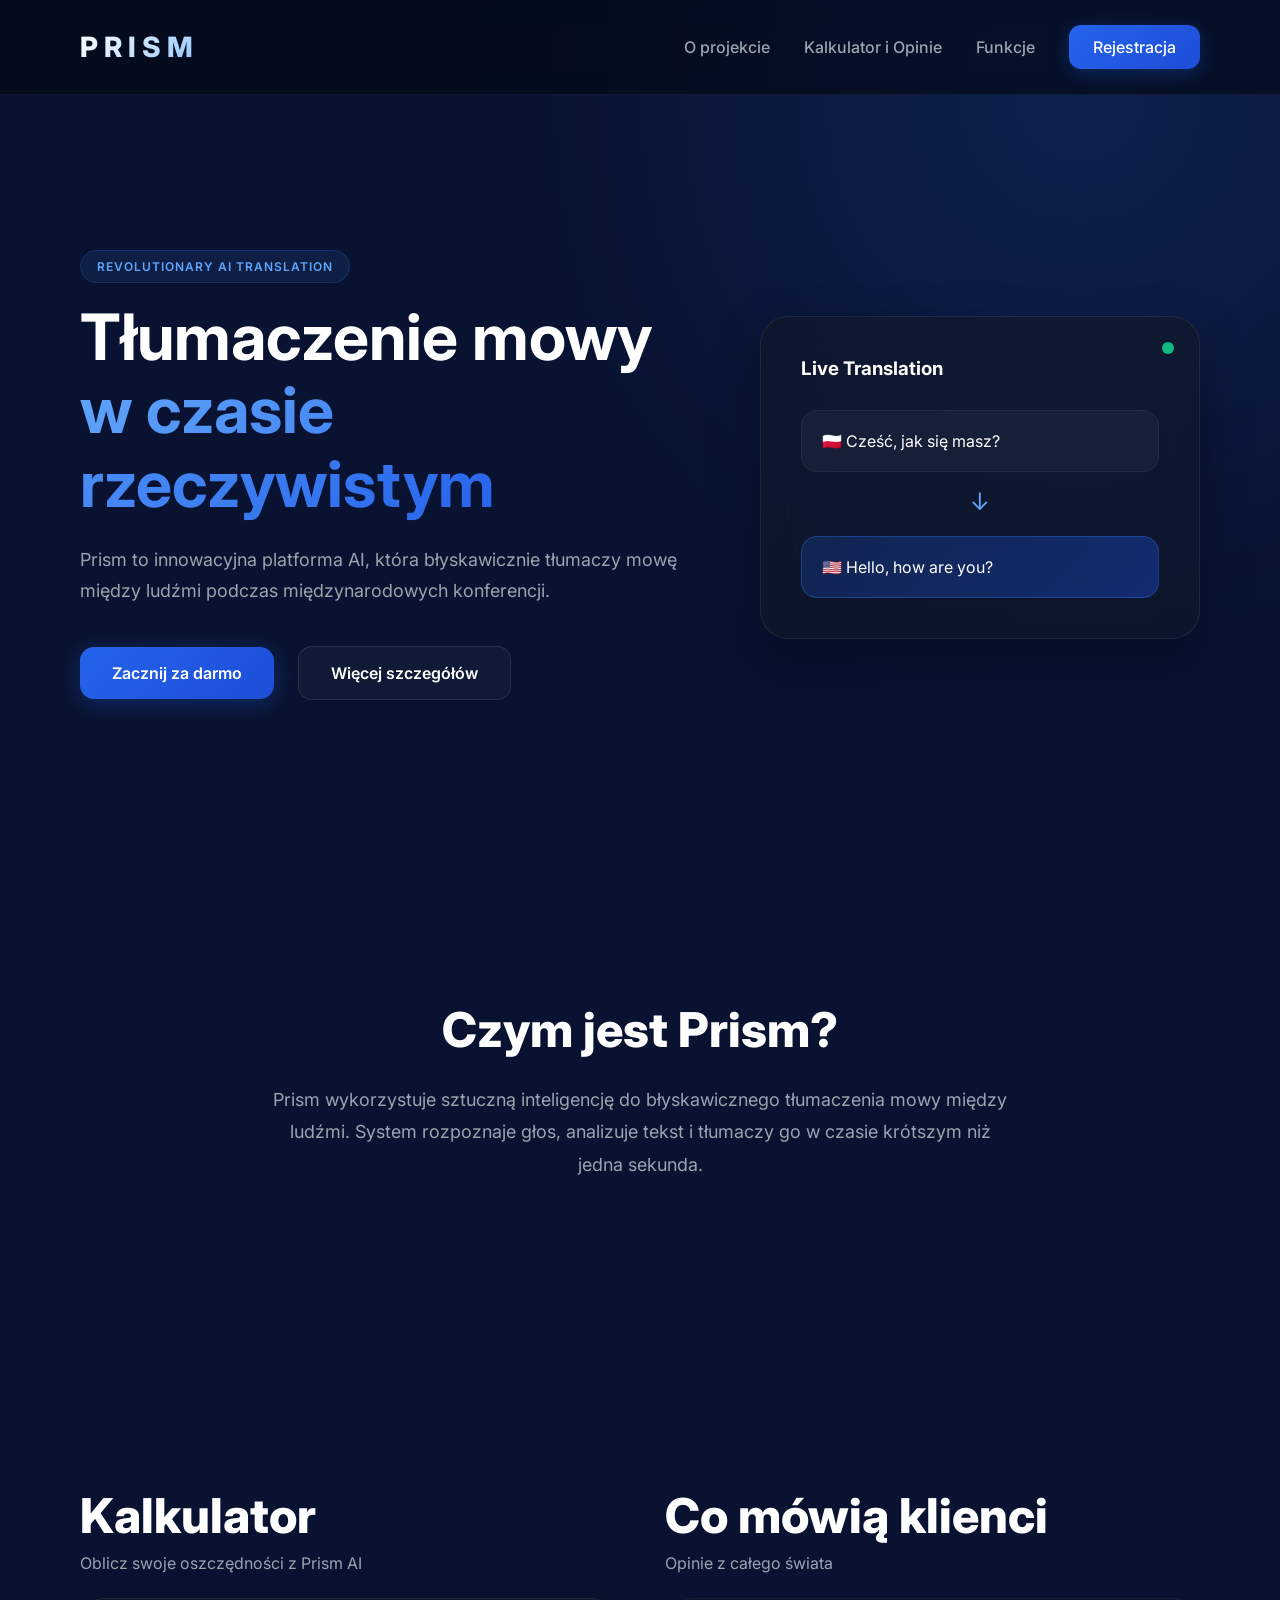
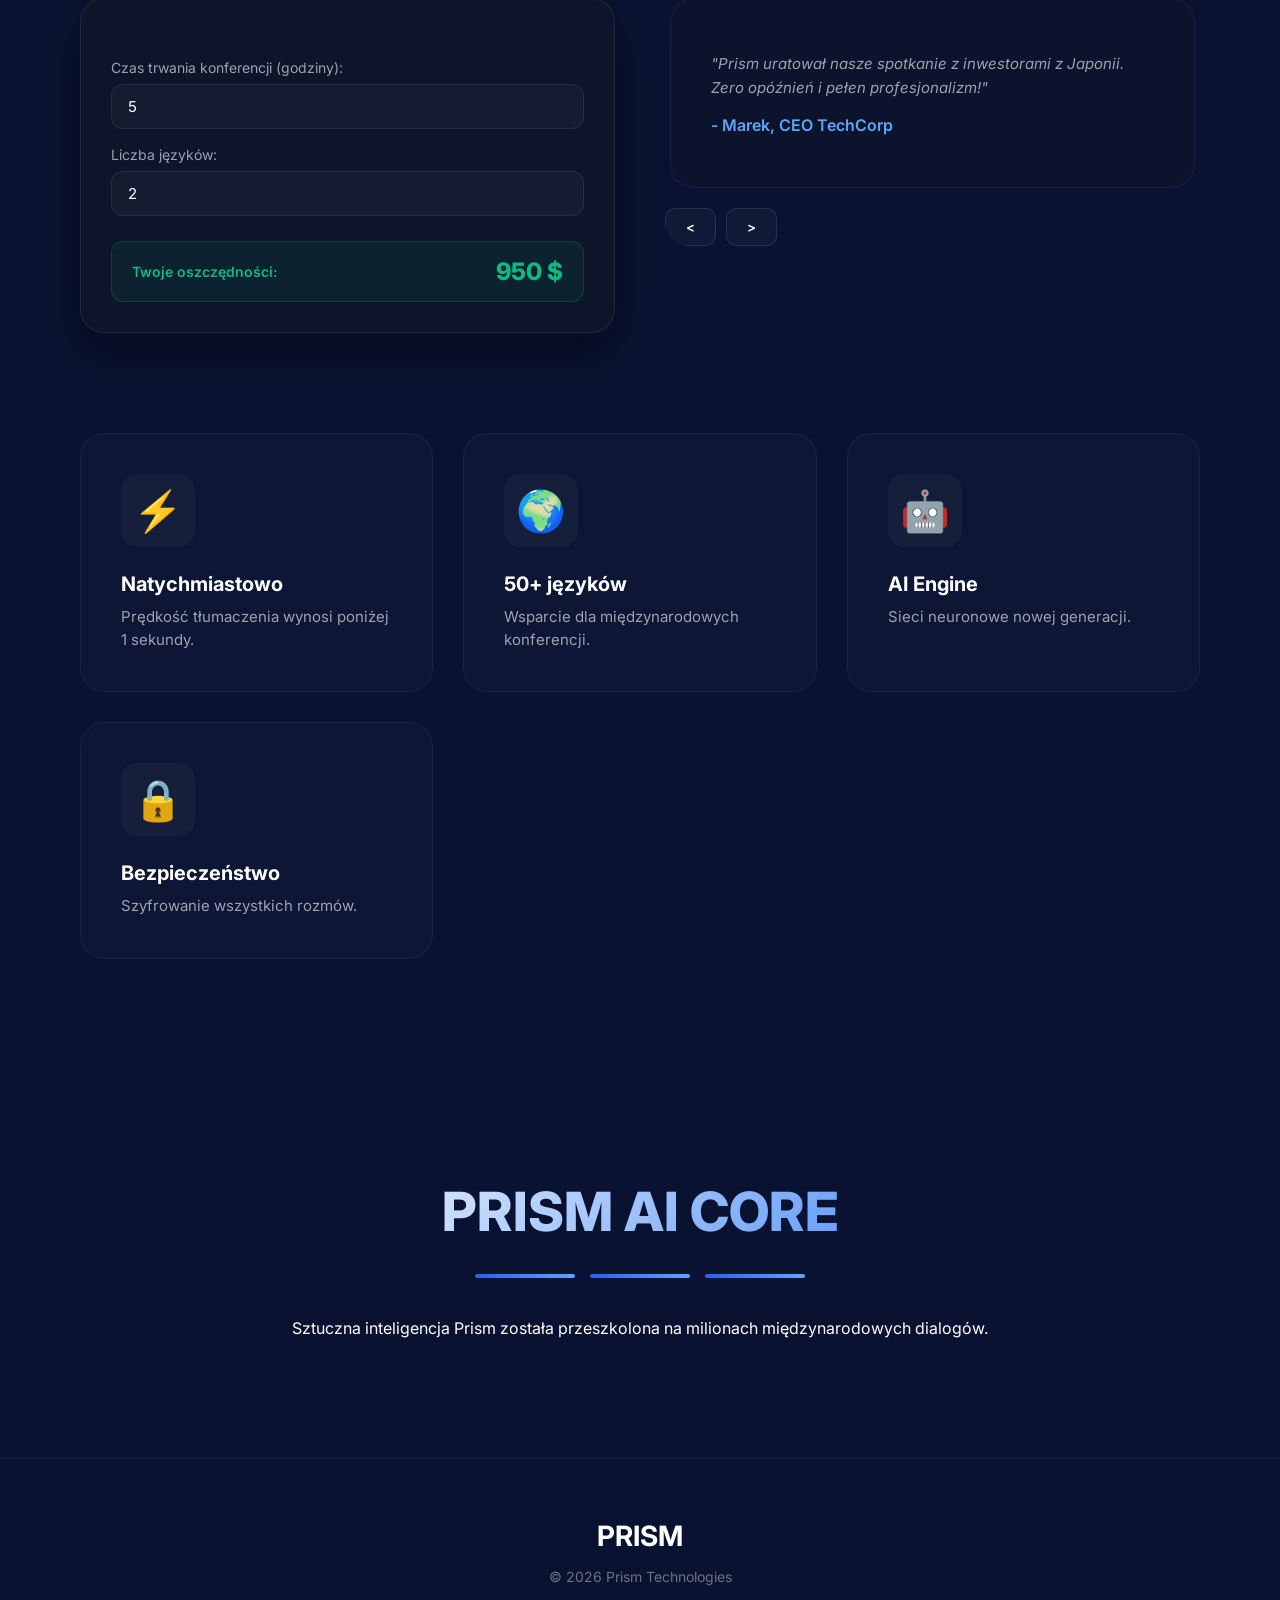
==== index.html @ 6fd9fb8e "Add files via upload" ====
<!DOCTYPE html>
<html lang="pl">
<head>
  <meta charset="UTF-8">
  <meta name="viewport" content="width=device-width, initial-scale=1.0">
  <title>Prism AI Translation</title>
  <link rel="stylesheet" href="style.css">
  <link href="https://fonts.googleapis.com/css2?family=Inter:wght@300;400;600;700&display=swap" rel="stylesheet">
</head>
<body>

<div class="cursor-grid-glow"></div>
<div class="background-glow"></div>

<header>
  <div class="logo"><a href="index.html" style="color: inherit; text-decoration: none;">PRISM</a></div>
  <nav>
    <a href="#about">O projekcie</a>
    <a href="#tools">Kalkulator i Opinie</a>
    <a href="#features">Funkcje</a>
    <a href="register.html" class="nav-btn">Rejestracja</a>
  </nav>
</header>

<section class="hero">
  <div class="hero-left">
    <span class="tag">REVOLUTIONARY AI TRANSLATION</span>
    <h1>Tłumaczenie mowy <span>w czasie rzeczywistym</span></h1>
    <p>Prism to innowacyjna platforma AI, która błyskawicznie tłumaczy mowę między ludźmi podczas międzynarodowych konferencji.</p>
    <div class="hero-buttons">
      <a href="register.html" class="main-btn">Zacznij za darmo</a>
      <a href="#features" class="secondary-btn">Więcej szczegółów</a>
    </div>
  </div>

  <div class="hero-right">
    <div class="glass-card big-card">
      <div class="pulse"></div>
      <h3>Live Translation</h3>
      <div class="translation-box">
        <div class="lang">🇵🇱 Cześć, jak się masz?</div>
        <div class="arrow">↓</div>
        <div class="lang translated">🇺🇸 Hello, how are you?</div>
      </div>
    </div>
  </div>
</section>

<section id="about" class="section">
  <h2>Czym jest Prism?</h2>
  <p class="section-text">Prism wykorzystuje sztuczną inteligencję do błyskawicznego tłumaczenia mowy między ludźmi. System rozpoznaje głos, analizuje tekst i tłumaczy go w czasie krótszym niż jedna sekunda.</p>
</section>

<section id="tools" class="section compact-tools-section">
  <div class="interactive-container">
    
    <div class="calc-side">
      <h2>Kalkulator</h2>
      <p class="tool-subtitle">Oblicz swoje oszczędności z Prism AI</p>
      
      <div class="register-card mini-calc">
        <div class="form-group">
          <label>Czas trwania konferencji (godziny):</label>
          <input type="number" id="calc-hours" value="5" oninput="obliczOszczednosci()">
          
          <label>Liczba języków:</label>
          <input type="number" id="calc-langs" value="2" oninput="obliczOszczednosci()">
          
          <div class="calc-badge-result">
            <h4>Twoje oszczędności:</h4>
            <div id="calc-result">0 $</div>
          </div>
        </div>
      </div>
    </div>

    <div class="reviews-side">
      <h2>Co mówią klienci</h2>
      <p class="tool-subtitle">Opinie z całego świata</p>
      
      <div class="slider-container">
        <div class="slider-track" id="slider-track">
          <div class="slide">
            <div class="feature-card review-card">
              <p>"Prism uratował nasze spotkanie z inwestorami z Japonii. Zero opóźnień i pełen profesjonalizm!"</p>
              <h4>- Marek, CEO TechCorp</h4>
            </div>
          </div>
          <div class="slide">
            <div class="feature-card review-card">
              <p>"Najlepszy system tłumaczeń AI na rynku. Wyjątkowo prosty w obsłudze i niesamowicie skuteczny."</p>
              <h4>- Anna, Event Manager</h4>
            </div>
          </div>
        </div>
        
        <div class="slider-buttons">
          <button onclick="poprzedniSlajd()" class="secondary-btn btn-arrow"><</button>
          <button onclick="nastepnySlajd()" class="secondary-btn btn-arrow">></button>
        </div>
      </div>
    </div>

  </div>
</section>

<section id="features" class="features">
  <div class="feature-card">
    <div class="icon">⚡</div>
    <h3>Natychmiastowo</h3>
    <p>Prędkość tłumaczenia wynosi poniżej 1 sekundy.</p>
  </div>
  <div class="feature-card">
    <div class="icon">🌍</div>
    <h3>50+ języków</h3>
    <p>Wsparcie dla międzynarodowych konferencji.</p>
  </div>
  <div class="feature-card">
    <div class="icon">🤖</div>
    <h3>AI Engine</h3>
    <p>Sieci neuronowe nowej generacji.</p>
  </div>
  <div class="feature-card">
    <div class="icon">🔒</div>
    <h3>Bezpieczeństwo</h3>
    <p>Szyfrowanie wszystkich rozmów.</p>
  </div>
</section>

<section id="ai" class="ai-section">
  <div class="ai-box">
    <h2>PRISM AI CORE</h2>
    <div class="ai-lines">
      <div class="line"></div>
      <div class="line"></div>
      <div class="line"></div>
    </div>
    <p>Sztuczna inteligencja Prism została przeszkolona na milionach międzynarodowych dialogów.</p>
  </div>
</section>

<footer>
  <div class="footer-logo">PRISM</div>
  <p>© 2026 Prism Technologies</p>
</footer>

<script src="script.js"></script>
</body>
</html>
---- style.css ----
*{
  margin:0;
  padding:0;
  box-sizing:border-box;
  font-family:'Inter',sans-serif;
}

body{
  background:#091331;
  color:white;
  overflow-x:hidden;
}

.background-glow{
  position:fixed;
  width:600px;
  height:600px;
  background:radial-gradient(circle, #3b82f6 0%, #1d4ed8 100%);
  filter:blur(160px);
  opacity:.18;
  top:-200px;
  right:-100px;
  z-index:-1;
  pointer-events: none;
}

header{
  display:flex;
  justify-content:space-between;
  align-items:center;
  padding:30px 80px;
  backdrop-filter: blur(12px);
  background: rgba(3, 7, 18, 0.6);
  position: sticky;
  top: 0;
  z-index: 100;
  border-bottom: 1px solid rgba(255,255,255,0.05);
}

.logo{
  font-size:28px;
  font-weight:800;
  letter-spacing:6px;
  background: linear-gradient(135deg, #fff 0%, #93c5fd 100%);
  background-clip: text;
  -webkit-background-clip: text;
  -webkit-text-fill-color: transparent;
}

nav a{
  color:#9ca3af;
  text-decoration:none;
  margin-left:30px;
  font-weight: 500;
  transition:.3s ease;
}

nav a:hover{
  color:#fff;
  text-shadow: 0 0 15px rgba(59, 130, 246, 0.6);
}

.nav-btn{
  background: linear-gradient(135deg, #2563eb 0%, #1d4ed8 100%);
  padding:12px 24px;
  border-radius:12px;
  color: white !important;
  box-shadow: 0 4px 20px rgba(37, 99, 235, 0.3);
}

.nav-btn:hover {
  transform: translateY(-2px);
  box-shadow: 0 6px 25px rgba(37, 99, 235, 0.5);
}

.hero{
  display:flex;
  justify-content:space-between;
  align-items:center;
  min-height:85vh;
  padding:0 80px;
  flex-wrap:wrap;
}

.hero-left{
  max-width:600px;
}

.tag{
  background:rgba(59, 130, 246, 0.1);
  border: 1px solid rgba(59, 130, 246, 0.2);
  padding:8px 16px;
  border-radius:30px;
  font-size:12px;
  font-weight: 600;
  letter-spacing: 1px;
  color:#60a5fa;
}

.hero h1{
  font-size:64px;
  margin-top:25px;
  line-height:1.15;
  font-weight: 700;
}

.hero h1 span{
  background: linear-gradient(135deg, #60a5fa 0%, #2563eb 100%);
  background-clip: text;
  -webkit-background-clip: text;
  -webkit-text-fill-color: transparent;
}

.hero p{
  margin-top:25px;
  font-size:18px;
  line-height:1.7;
  color:#9ca3af;
}

.hero-buttons{
  margin-top:40px;
}

.main-btn,
.secondary-btn{
  text-decoration:none;
  padding:16px 32px;
  border-radius:14px;
  margin-right:20px;
  font-weight: 600;
  transition:.3s cubic-bezier(0.4, 0, 0.2, 1);
  display: inline-block;
}

.main-btn{
  background: linear-gradient(135deg, #2563eb 0%, #1d4ed8 100%);
  color:white;
  box-shadow: 0 4px 25px rgba(37, 99, 235, 0.3);
}

.main-btn:hover{
  transform:translateY(-4px);
  box-shadow: 0 8px 30px rgba(37, 99, 235, 0.5);
}

.secondary-btn{
  border:1px solid rgba(255,255,255,.1);
  background: rgba(255,255,255,0.03);
  color:white;
}

.secondary-btn:hover{
  background: rgba(255,255,255,0.08);
  border-color: rgba(255,255,255,0.2);
  transform: translateY(-2px);
}

.glass-card{
  background: rgba(17, 24, 39, 0.6);
  border: 1px solid rgba(255,255,255,.08);
  backdrop-filter:blur(24px);
  border-radius:28px;
  box-shadow: 0 20px 50px rgba(0,0,0,0.3);
}

.big-card{
  width:440px;
  padding:40px;
  position:relative;
  transition: transform 0.1s ease-out;
}

.translation-box{
  margin-top:30px;
}

.lang{
  background:rgba(255,255,255,.04);
  border: 1px solid rgba(255,255,255,0.05);
  padding:20px;
  border-radius:16px;
  font-size: 16px;
  transition: .3s;
}

.translated{
  margin-top:20px;
  background: linear-gradient(135deg, rgba(37,99,235,0.2) 0%, rgba(29,78,216,0.4) 100%);
  border: 1px solid rgba(59, 130, 246, 0.3);
}

.arrow{
  text-align:center;
  margin:15px 0;
  font-size:24px;
  color: #60a5fa;
  animation: float 2s infinite ease-in-out;
}

@keyframes float {
  0%, 100% { transform: translateY(0); }
  50% { transform: translateY(6px); }
}

.pulse{
  width:12px;
  height:12px;
  border-radius:50%;
  background:#10b981;
  position:absolute;
  top:25px;
  right:25px;
  animation: pulsirovanie 2s infinite ease-in-out;
}

@keyframes pulsirovanie {
  0% { transform: scale(0.9); box-shadow: 0 0 8px rgba(16, 185, 129, 0.5); }
  50% { transform: scale(1.2); box-shadow: 0 0 25px rgba(16, 185, 129, 1), 0 0 40px rgba(16, 185, 129, 0.4); }
  100% { transform: scale(0.9); box-shadow: 0 0 8px rgba(16, 185, 129, 0.5); }
}

.section{
  padding:140px 20px;
  text-align:center;
}

.section h2{
  font-size:48px;
  font-weight: 800;
}

.section-text{
  max-width:750px;
  margin:25px auto;
  color:#9ca3af;
  line-height:1.8;
  font-size:18px;
}


.features{
  display:grid;
  grid-template-columns:repeat(auto-fit,minmax(260px,1fr));
  gap:30px;
  padding:0 80px 100px 80px;
}


.feature-card{
  background: rgba(255, 255, 255, 0.02);
  border: 1px solid rgba(255, 255, 255, 0.05);
  border-radius: 24px;
  padding: 40px;
  transition: transform 0.4s cubic-bezier(0.16, 1, 0.3, 1), 
              box-shadow 0.4s cubic-bezier(0.16, 1, 0.3, 1), 
              border-color 0.4s ease, 
              background 0.4s ease;
}


.feature-card:hover {
  
  transform: translateY(-10px);
  
  
  background: rgba(255, 255, 255, 0.05);
  
  
  border-color: rgba(59, 130, 246, 0.4);
  
  
  box-shadow: 0 15px 35px rgba(0, 0, 0, 0.4), 
              0 0 25px rgba(37, 99, 235, 0.2);
}


.feature-card:hover .icon {
  transform: translateY(-4px);
  background: rgba(59, 130, 246, 0.1);
}

.feature-card h3 {
  margin-bottom: 10px;
  font-size: 20px;
  transition: color 0.3s;
}


.feature-card:hover h3 {
  color: #fff;
}

.feature-card p {
  color: #9ca3af;
  font-size: 15px;
  line-height: 1.5;
}

.icon{
  font-size:40px;
  margin-bottom:25px;
  display: inline-block;
  background: rgba(255,255,255,0.03);
  padding: 12px;
  border-radius: 16px;
  transition: transform 0.3s ease, background 0.3s ease;
}

.ai-section{
  padding:120px 20px;
  text-align:center;
}

.ai-box{
  max-width:800px;
  margin:auto;
}

.ai-box h2{
  font-size:54px;
  font-weight: 800;
  margin-bottom:30px;
  background: linear-gradient(135deg, #fff 0%, #3b82f6 100%);
  background-clip: text;
  -webkit-background-clip: text;
  -webkit-text-fill-color: transparent;
}

.ai-lines{
  display:flex;
  justify-content:center;
  gap:15px;
  margin-bottom:40px;
}

.line{
  width:100px;
  height:4px;
  border-radius: 2px;
  background: linear-gradient(90deg, #2563eb, #60a5fa);
  animation: move 1.2s infinite alternate ease-in-out;
}

.line:nth-child(2) { animation-delay: 0.2s; }
.line:nth-child(3) { animation-delay: 0.4s; }

@keyframes move{
  from{ transform:scaleX(.3); opacity: 0.5; }
  to{ transform:scaleX(1.2); opacity: 1; }
}

footer{
  text-align:center;
  padding:60px;
  border-top:1px solid rgba(255,255,255,.05);
  color: #6b7280;
  font-size: 14px;
}

.footer-logo{
  font-size:28px;
  font-weight: 700;
  margin-bottom:15px;
  color: white;
}

.register-container {
  display: flex;
  justify-content: center;
  align-items: center;
  min-height: 100vh;
  background: #050814;
}

.register-card{
  width:420px;
  background:rgba(17, 24, 39, 0.7);
  backdrop-filter:blur(20px);
  border-radius:24px;
  padding:45px;
  border:1px solid rgba(255,255,255,.08);
  box-shadow: 0 20px 50px rgba(0,0,0,0.4);
}

.register-card h1{
  font-size:32px;
  font-weight: 700;
  margin-bottom: 8px;
}

.register-card p{
  color:#9ca3af;
  font-size: 14px;
}

.register-card .form-group{
  margin-top:30px;
}

.register-card input{
  width:100%;
  padding:16px;
  margin-bottom:18px;
  border: 1px solid rgba(255,255,255,0.08);
  border-radius:14px;
  background:rgba(255,255,255,.03);
  color:white;
  font-size: 15px;
  transition: .3s;
}

.register-card input:focus {
  outline: none;
  border-color: #2563eb;
  background: rgba(37, 99, 235, 0.05);
  box-shadow: 0 0 15px rgba(37, 99, 235, 0.2);
}

.register-card button{
  width:100%;
  padding:16px;
  border:none;
  border-radius:14px;
  background: linear-gradient(135deg, #2563eb 0%, #1d4ed8 100%);
  color:white;
  font-size:16px;
  font-weight: 600;
  cursor:pointer;
  transition: .3s;
  box-shadow: 0 4px 20px rgba(37, 99, 235, 0.2);
}

.register-card button:hover {
  transform: translateY(-2px);
  box-shadow: 0 6px 25px rgba(37, 99, 235, 0.4);
}

.back-link{
  display:inline-block;
  margin-top:25px;
  color:#60a5fa;
  text-decoration:none;
  font-size: 14px;
}

.back-link:hover {
  text-decoration: underline;
}

.dashboard{
  display:flex;
  min-height: 100vh;
  background: #030712;
}

.sidebar{
  width:260px;
  background:#090d16;
  padding:40px 25px;
  border-right: 1px solid rgba(255,255,255,0.05);
}

.sidebar h2 {
  font-weight: 800;
  letter-spacing: 4px;
  font-size: 24px;
  padding-left: 15px;
}

.sidebar ul{
  list-style:none;
  margin-top:40px;
}

.sidebar li{
  margin-bottom:10px;
  color:#9ca3af;
  padding: 14px 20px;
  border-radius: 12px;
  cursor: pointer;
  font-weight: 500;
  transition: .3s;
}

.sidebar li:hover, .sidebar li.active{
  background: rgba(37, 99, 235, 0.1);
  color: #60a5fa;
}

.dashboard-content{
  flex:1;
  padding:60px;
}

.dashboard-content h1 {
  font-size: 32px;
  font-weight: 700;
}

.dashboard-cards{
  margin-top:40px;
  display:grid;
  grid-template-columns:repeat(auto-fit,minmax(240px,1fr));
  gap:30px;
}

.dash-card{
  background: rgba(255,255,255,.02);
  border: 1px solid rgba(255,255,255,0.05);
  padding:35px;
  border-radius:24px;
  transition: .3s;
}

.dash-card:hover {
  transform: translateY(-5px);
  border-color: rgba(59, 130, 246, 0.2);
  background: rgba(255,255,255,0.03);
}

.dash-card h3 {
  font-size: 16px;
  color: #9ca3af;
  font-weight: 500;
  margin-bottom: 15px;
}

.dash-card span{
  font-size:48px;
  font-weight: 700;
  color:#fff;
  background: linear-gradient(135deg, #fff 0%, #60a5fa 100%);
  background-clip: text;
  -webkit-background-clip: text;
  -webkit-text-fill-color: transparent;
}

@media(max-width:900px){
  .hero{ padding:40px 20px; text-align:center; justify-content: center;}
  .hero h1{ font-size:42px; }
  header{ padding:20px; flex-direction:column; }
  nav{ margin-top:20px; }
  .big-card{ width:100%; margin-top:50px; }
  .features{ padding:20px; }
}

.slider-container {
  max-width: 800px;
  margin: auto;
  overflow: hidden;
  position: relative;
}

.slider-track {
  display: flex;
  transition: transform 0.5s ease-in-out;
  width: 200%; 
}

.slide {
  width: 50%;
  padding: 20px;
}


input[type="number"], input[type="date"] {
  width: 100%;
  padding: 16px;
  margin-bottom: 18px;
  border: 1px solid rgba(255,255,255,0.08);
  border-radius: 14px;
  background: rgba(255,255,255,.03);
  color: white;
  font-size: 15px;
}

label {
  display: block;
  margin-bottom: 8px;
  margin-top: 10px;
}

#conf-list .dash-card {
  display: flex;
  justify-content: space-between;
  align-items: center;           
  margin-bottom: 15px;
  padding: 20px 30px;
  background: rgba(255, 255, 255, 0.02);
  border: 1px solid rgba(255, 255, 255, 0.05);
  border-radius: 16px;
  transition: 0.3s ease;
}


#conf-list .dash-card:hover {
  border-color: rgba(16, 185, 129, 0.3); 
  background: rgba(255, 255, 255, 0.04);
  transform: translateY(-2px);
}


.conf-info strong {
  font-size: 18px;
  color: #fff;
  display: block;
  margin-bottom: 5px;
}


.conf-date {
  font-size: 14px;
  color: #9ca3af;
}


.status-badge {
  background: rgba(16, 185, 129, 0.1);    
  border: 1px solid rgba(16, 185, 129, 0.3); 
  color: #10b981;                          
  padding: 6px 14px;
  border-radius: 20px;                     
  font-size: 12px;
  font-weight: 600;
  letter-spacing: 0.5px;
  text-transform: uppercase;               
  box-shadow: 0 0 15px rgba(16, 185, 129, 0.15); 
}

/* kalk + slide */

.compact-tools-section {
  padding: 100px 80px;
  text-align: left;
}

.interactive-container {
  display: flex;
  gap: 50px;
  max-width: 1200px;
  margin: 40px auto 0 auto;
  align-items: flex-start;
}


.calc-side, .reviews-side {
  flex: 1; 
}

.tool-subtitle {
  color: #9ca3af;
  margin-top: 8px;
  margin-bottom: 25px;
  font-size: 16px;
}


.mini-calc {
  width: 100% !important;
  padding: 30px !important;
  background: rgba(17, 24, 39, 0.6) !important;
}

.mini-calc label {
  display: block;
  font-size: 14px;
  color: #9ca3af;
  margin-bottom: 8px;
  margin-top: 12px;
}

.mini-calc input[type="number"] {
  width: 100%;
  padding: 12px 16px;
  margin-bottom: 5px;
  border: 1px solid rgba(255, 255, 255, 0.08);
  border-radius: 12px;
  background: rgba(255, 255, 255, .03);
  color: white;
  font-size: 15px;
}


.calc-badge-result {
  background: rgba(16, 185, 129, 0.08);
  padding: 15px 20px;
  border-radius: 12px;
  border: 1px solid rgba(16, 185, 129, 0.2);
  margin-top: 20px;
  display: flex;
  justify-content: space-between;
  align-items: center;
}

.calc-badge-result h4 {
  color: #10b981;
  margin: 0;
  font-size: 14px;
  font-weight: 600;
}

#calc-result {
  font-size: 24px;
  font-weight: 800;
  color: #10b981;
}


.slider-container {
  width: 100%;
  overflow: hidden;
  position: relative;
  border-radius: 24px;
}

.slider-track {
  display: flex;
  transition: transform 0.5s cubic-bezier(0.16, 1, 0.3, 1);
  width: 200%;
}

.slide {
  width: 50%;
  padding: 0 5px; 
}

.review-card {
  background: rgba(17, 24, 39, 0.4) !important;
  min-height: 190px;
  display: flex;
  flex-direction: column;
  justify-content: center;
}

.review-card p {
  font-style: italic;
  line-height: 1.6;
}

.review-card h4 {
  margin-top: 15px;
  color: #60a5fa;
  font-weight: 600;
}

.slider-buttons {
  margin-top: 20px;
  display: flex;
  gap: 10px;
}

.btn-arrow {
  padding: 10px 20px !important;
  margin: 0 !important;
  border-radius: 10px !important;
  cursor: pointer;
}

/* Mobile adaption */
@media(max-width: 900px) {
  .interactive-container {
    flex-direction: column;
    gap: 40px;
  }
  .compact-tools-section {
    padding: 60px 20px;
  }
}

/* cursor */

/* setka */
.cursor-grid-glow {
  position: fixed;
  top: 0;
  left: 0;
  width: 100vw;
  height: 100vh;
  pointer-events: none; 
  z-index: -1;
  
  background-image: 
    linear-gradient(rgba(59, 130, 246, 0.08) 1px, transparent 1px),
    linear-gradient(90deg, rgba(59, 130, 246, 0.08) 1px, transparent 1px);
  background-size: 40px 40px;
  
  -webkit-mask-image: radial-gradient(300px circle at var(--x, 0px) var(--y, 0px), black 20%, transparent 80%);
  mask-image: radial-gradient(300px circle at var(--x, 0px) var(--y, 0px), black 20%, transparent 80%);
  
  opacity: 0;
  transition: opacity 0.5s ease;
}


.background-glow {
  z-index: -2 !important; 
}

body:hover .cursor-grid-glow {
  opacity: 1;
}
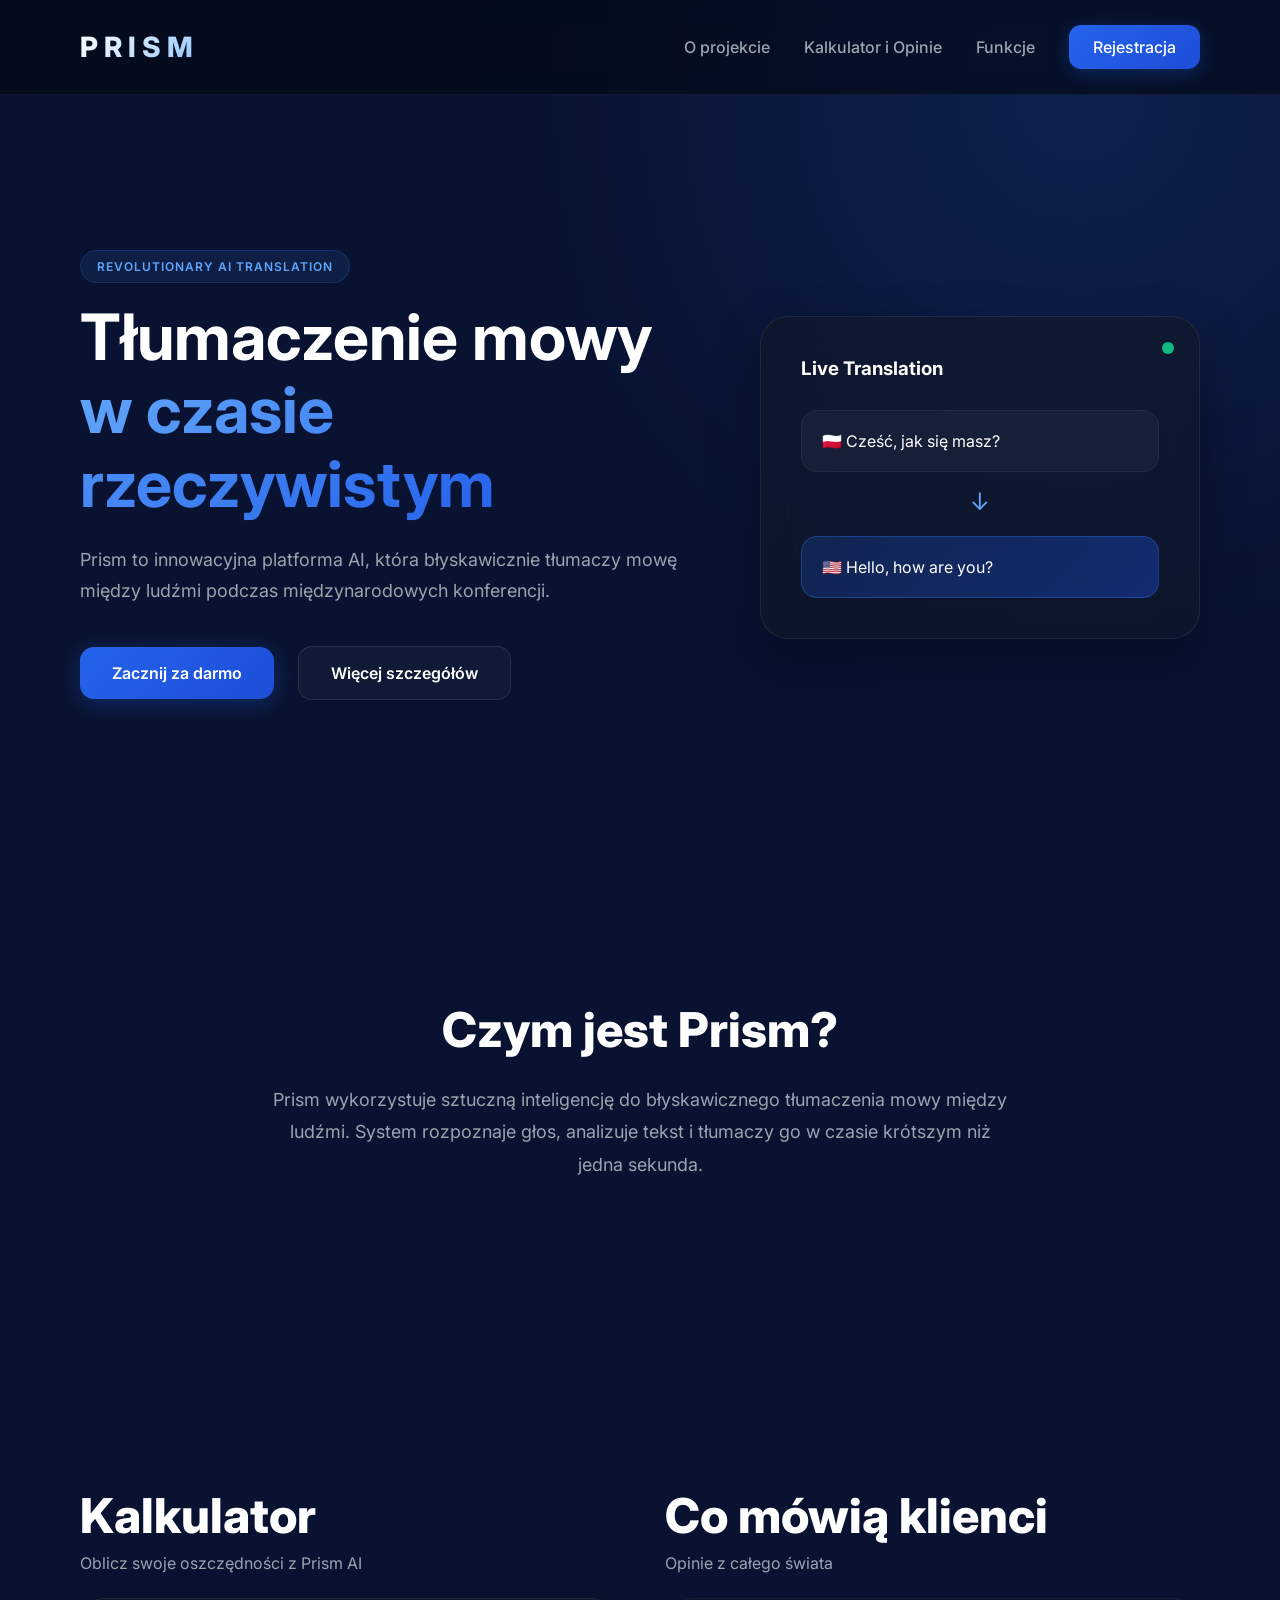
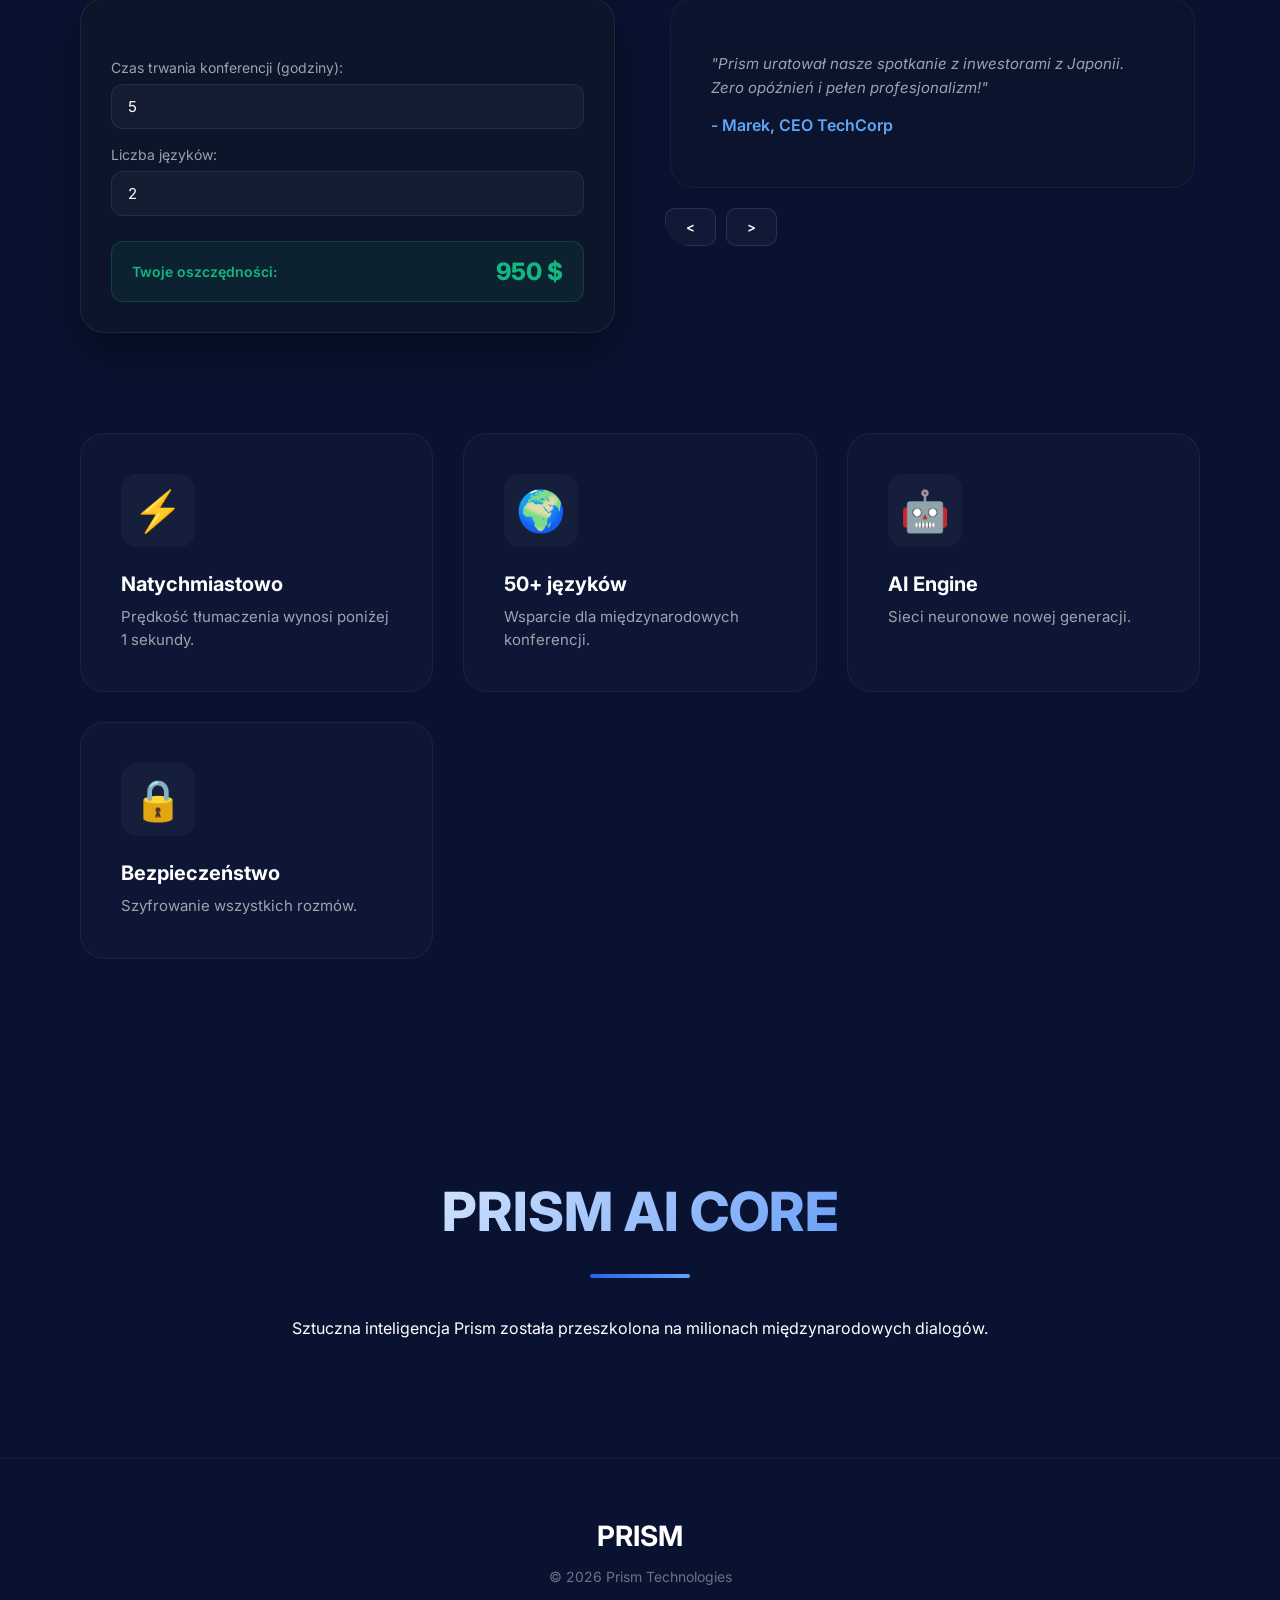
==== commit 671368cd: "Update index.html" ====
--- a/index.html
+++ b/index.html
@@ -132,8 +132,6 @@
     <h2>PRISM AI CORE</h2>
     <div class="ai-lines">
       <div class="line"></div>
-      <div class="line"></div>
-      <div class="line"></div>
     </div>
     <p>Sztuczna inteligencja Prism została przeszkolona na milionach międzynarodowych dialogów.</p>
   </div>
@@ -146,4 +144,4 @@
 
 <script src="script.js"></script>
 </body>
-</html>+</html>
